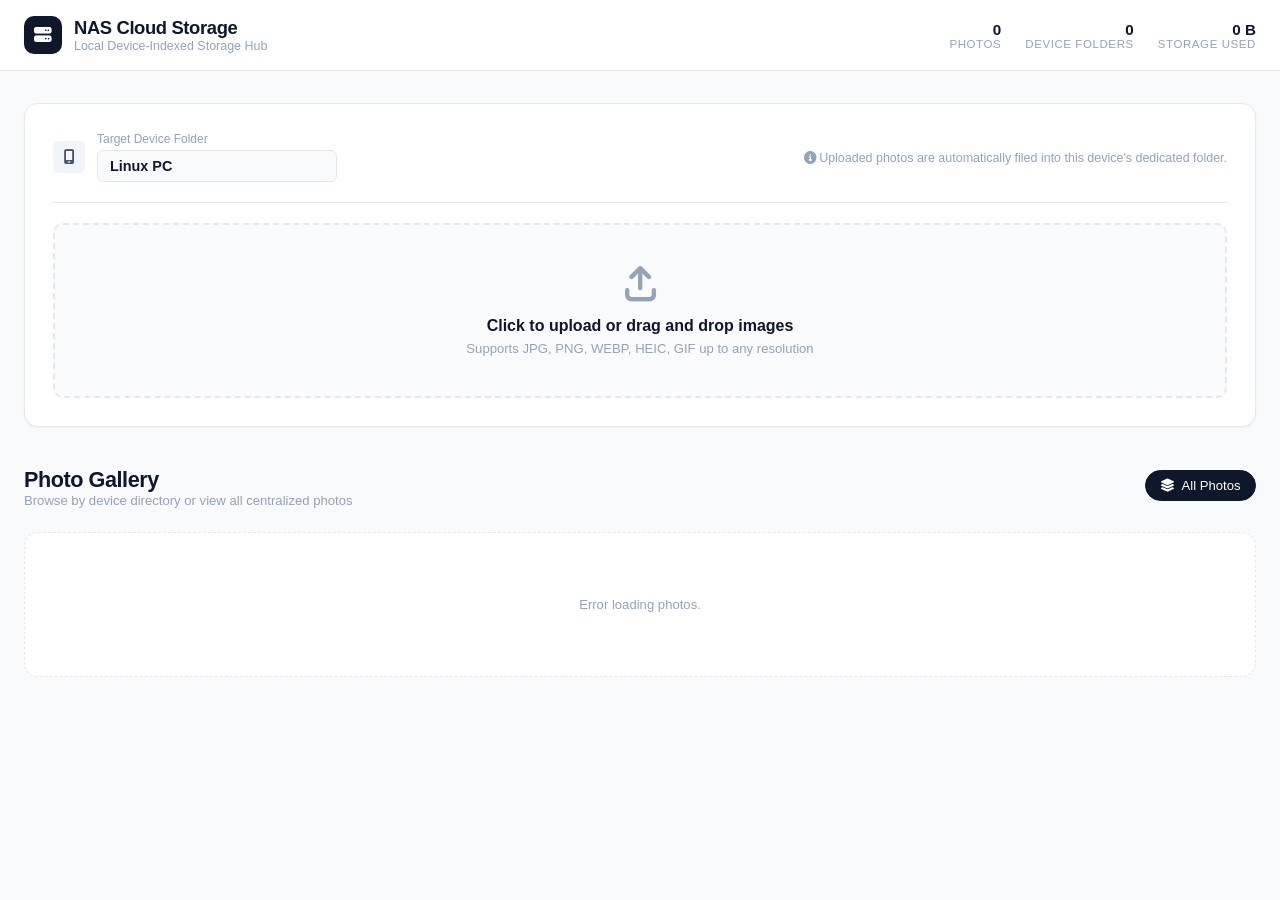
==== templates/index.html @ c50354d3 "Initial commit: Personal Cloud NAS with device folder indexing and clean white/gray UI" ====
<!DOCTYPE html>
<html lang="en">
<head>
    <meta charset="UTF-8">
    <meta name="viewport" content="width=device-width, initial-scale=1.0">
    <title>Personal Cloud NAS</title>
    <link rel="stylesheet" href="https://cdnjs.cloudflare.com/ajax/libs/font-awesome/6.5.1/css/all.min.css">
    <link rel="stylesheet" href="/static/css/style.css">
</head>
<body>

    <!-- Header Bar -->
    <header class="header">
        <div class="header-container">
            <div class="logo-group">
                <div class="logo-icon">
                    <i class="fas fa-server"></i>
                </div>
                <div class="logo-text">
                    <h1>NAS Cloud Storage</h1>
                    <p>Local Device-Indexed Storage Hub</p>
                </div>
            </div>

            <div class="header-stats">
                <div class="stat-item">
                    <span class="stat-val" id="statTotalPhotos">0</span>
                    <span class="stat-lbl">Photos</span>
                </div>
                <div class="stat-item">
                    <span class="stat-val" id="statTotalDevices">0</span>
                    <span class="stat-lbl">Device Folders</span>
                </div>
                <div class="stat-item">
                    <span class="stat-val" id="statTotalStorage">0 B</span>
                    <span class="stat-lbl">Storage Used</span>
                </div>
            </div>
        </div>
    </header>

    <!-- Main Container -->
    <main class="main-content">
        
        <!-- Upload Card -->
        <section class="upload-card">
            <div class="device-setup-bar">
                <div class="device-info-left">
                    <div class="device-badge-icon">
                        <i class="fas fa-mobile-screen"></i>
                    </div>
                    <div class="device-input-wrap">
                        <label for="deviceNameInput">Target Device Folder</label>
                        <input type="text" id="deviceNameInput" class="device-name-input" placeholder="e.g. Redmi Note 15" spellcheck="false">
                    </div>
                </div>
                <div>
                    <span style="font-size: 0.78rem; color: var(--text-muted);">
                        <i class="fas fa-circle-info"></i> Uploaded photos are automatically filed into this device's dedicated folder.
                    </span>
                </div>
            </div>

            <div class="dropzone" id="dropzone">
                <div class="dropzone-icon">
                    <i class="fas fa-arrow-up-from-bracket"></i>
                </div>
                <div class="dropzone-title">Click to upload or drag and drop images</div>
                <div class="dropzone-subtitle">Supports JPG, PNG, WEBP, HEIC, GIF up to any resolution</div>
                <input type="file" id="fileInput" class="file-input-hidden" multiple accept="image/*">
            </div>

            <div class="upload-queue" id="uploadQueue">
                <div class="upload-progress-bar-wrap">
                    <div class="upload-progress-fill" id="uploadProgressFill"></div>
                </div>
                <div class="upload-queue-text">
                    <span id="uploadProgressText">Uploading...</span>
                </div>
            </div>
        </section>

        <!-- Device Folders Overview Grid -->
        <div class="folders-overview" id="foldersOverview" style="display: none;"></div>

        <!-- Photos Section Toolbar -->
        <section class="content-toolbar">
            <div class="section-heading">
                <h2>Photo Gallery</h2>
                <p>Browse by device directory or view all centralized photos</p>
            </div>

            <div class="folder-tabs" id="folderTabs">
                <button class="tab-btn active" onclick="selectFolder('all')">
                    <i class="fas fa-layer-group"></i> All Photos
                </button>
            </div>
        </section>

        <!-- Photo Grid -->
        <section class="photo-grid" id="photoGrid">
            <div class="empty-state">
                <div class="empty-icon"><i class="fas fa-cloud-arrow-up"></i></div>
                <h3>No photos stored yet</h3>
                <p>Upload photos using the box above to create your first device folder.</p>
            </div>
        </section>

    </main>

    <!-- Modal Lightbox -->
    <div class="modal" id="lightboxModal">
        <div class="modal-content">
            <div class="modal-header">
                <span class="modal-title" id="modalTitle">Photo Details</span>
                <button class="btn-icon" onclick="closeLightbox()"><i class="fas fa-xmark"></i></button>
            </div>
            <div class="modal-body">
                <img src="" id="modalImg" class="modal-img" alt="Enlarged photo">
            </div>
            <div class="modal-footer">
                <span id="modalMeta"></span>
                <a href="#" id="modalDownload" class="btn-icon" download title="Download Original">
                    <i class="fas fa-download"></i>
                </a>
            </div>
        </div>
    </div>

    <script src="/static/js/app.js"></script>
</body>
</html>
---- static/css/style.css ----
:root {
    --bg-main: #f8fafc;
    --bg-surface: #ffffff;
    --bg-card: #ffffff;
    --border-subtle: #e2e8f0;
    --border-hover: #cbd5e1;
    --text-primary: #0f172a;
    --text-secondary: #475569;
    --text-muted: #94a3b8;
    --accent-dark: #0f172a;
    --accent-hover: #1e293b;
    --accent-subtle: #f1f5f9;
    --danger: #ef4444;
    --radius-sm: 6px;
    --radius-md: 10px;
    --radius-lg: 14px;
    --shadow-subtle: 0 1px 3px 0 rgb(0 0 0 / 0.04), 0 1px 2px -1px rgb(0 0 0 / 0.04);
    --shadow-md: 0 4px 6px -1px rgb(0 0 0 / 0.05), 0 2px 4px -2px rgb(0 0 0 / 0.05);
    --shadow-hover: 0 10px 15px -3px rgb(0 0 0 / 0.07), 0 4px 6px -4px rgb(0 0 0 / 0.07);
}

* {
    margin: 0;
    padding: 0;
    box-sizing: border-box;
    font-family: -apple-system, BlinkMacSystemFont, "Segoe UI", Roboto, "Helvetica Neue", Arial, sans-serif;
}

body {
    background-color: var(--bg-main);
    color: var(--text-primary);
    min-height: 100vh;
    display: flex;
    flex-direction: column;
    -webkit-font-smoothing: antialiased;
}

/* Header */
.header {
    background: var(--bg-surface);
    border-bottom: 1px solid var(--border-subtle);
    position: sticky;
    top: 0;
    z-index: 40;
}

.header-container {
    max-width: 1280px;
    margin: 0 auto;
    padding: 1rem 1.5rem;
    display: flex;
    align-items: center;
    justify-content: space-between;
}

.logo-group {
    display: flex;
    align-items: center;
    gap: 0.75rem;
}

.logo-icon {
    width: 38px;
    height: 38px;
    background: var(--accent-dark);
    color: #ffffff;
    border-radius: var(--radius-md);
    display: flex;
    align-items: center;
    justify-content: center;
    font-size: 1.1rem;
    box-shadow: var(--shadow-subtle);
}

.logo-text h1 {
    font-size: 1.15rem;
    font-weight: 700;
    letter-spacing: -0.02em;
    color: var(--text-primary);
}

.logo-text p {
    font-size: 0.78rem;
    color: var(--text-muted);
}

.header-stats {
    display: flex;
    align-items: center;
    gap: 1.5rem;
}

.stat-item {
    display: flex;
    flex-direction: column;
    text-align: right;
}

.stat-val {
    font-size: 0.95rem;
    font-weight: 700;
    color: var(--text-primary);
}

.stat-lbl {
    font-size: 0.72rem;
    color: var(--text-muted);
    text-transform: uppercase;
    letter-spacing: 0.05em;
}

/* Main Layout */
.main-content {
    max-width: 1280px;
    margin: 0 auto;
    padding: 2rem 1.5rem 4rem;
    width: 100%;
    flex: 1;
}

/* Upload Section */
.upload-card {
    background: var(--bg-surface);
    border: 1px solid var(--border-subtle);
    border-radius: var(--radius-lg);
    padding: 1.75rem;
    box-shadow: var(--shadow-subtle);
    margin-bottom: 2.5rem;
}

.device-setup-bar {
    display: flex;
    flex-wrap: wrap;
    align-items: center;
    justify-content: space-between;
    gap: 1rem;
    margin-bottom: 1.25rem;
    padding-bottom: 1.25rem;
    border-bottom: 1px solid var(--border-subtle);
}

.device-info-left {
    display: flex;
    align-items: center;
    gap: 0.75rem;
}

.device-badge-icon {
    width: 32px;
    height: 32px;
    background: var(--accent-subtle);
    border-radius: var(--radius-sm);
    display: flex;
    align-items: center;
    justify-content: center;
    color: var(--text-secondary);
    font-size: 0.9rem;
}

.device-input-wrap {
    display: flex;
    flex-direction: column;
}

.device-input-wrap label {
    font-size: 0.75rem;
    color: var(--text-muted);
    font-weight: 500;
    margin-bottom: 0.25rem;
}

.device-name-input {
    border: 1px solid var(--border-subtle);
    background: var(--bg-main);
    color: var(--text-primary);
    padding: 0.45rem 0.75rem;
    font-size: 0.9rem;
    font-weight: 600;
    border-radius: var(--radius-sm);
    outline: none;
    transition: all 0.2s ease;
    min-width: 240px;
}

.device-name-input:focus {
    border-color: var(--text-primary);
    background: var(--bg-surface);
}

.dropzone {
    border: 2px dashed var(--border-subtle);
    border-radius: var(--radius-md);
    background: #fafbfc;
    padding: 2.5rem 1.5rem;
    text-align: center;
    cursor: pointer;
    transition: all 0.25s ease;
    position: relative;
}

.dropzone.dragover {
    border-color: var(--accent-dark);
    background: #f1f5f9;
}

.dropzone-icon {
    font-size: 2.2rem;
    color: var(--text-muted);
    margin-bottom: 0.75rem;
}

.dropzone-title {
    font-size: 1rem;
    font-weight: 600;
    color: var(--text-primary);
    margin-bottom: 0.35rem;
}

.dropzone-subtitle {
    font-size: 0.82rem;
    color: var(--text-muted);
}

.file-input-hidden {
    display: none;
}

/* Upload Queue Bar */
.upload-queue {
    margin-top: 1.25rem;
    display: none;
}

.upload-progress-bar-wrap {
    width: 100%;
    height: 6px;
    background: var(--border-subtle);
    border-radius: 999px;
    overflow: hidden;
    margin-bottom: 0.5rem;
}

.upload-progress-fill {
    height: 100%;
    width: 0%;
    background: var(--accent-dark);
    transition: width 0.2s ease;
}

.upload-queue-text {
    font-size: 0.8rem;
    color: var(--text-secondary);
    display: flex;
    justify-content: space-between;
}

/* Section Header & Folder Filter */
.content-toolbar {
    display: flex;
    flex-wrap: wrap;
    align-items: center;
    justify-content: space-between;
    gap: 1rem;
    margin-bottom: 1.5rem;
}

.section-heading h2 {
    font-size: 1.35rem;
    font-weight: 700;
    letter-spacing: -0.02em;
    color: var(--text-primary);
}

.section-heading p {
    font-size: 0.82rem;
    color: var(--text-muted);
}

.folder-tabs {
    display: flex;
    align-items: center;
    gap: 0.5rem;
    overflow-x: auto;
    padding-bottom: 4px;
}

.tab-btn {
    border: 1px solid var(--border-subtle);
    background: var(--bg-surface);
    color: var(--text-secondary);
    padding: 0.45rem 0.9rem;
    border-radius: 999px;
    font-size: 0.82rem;
    font-weight: 500;
    cursor: pointer;
    transition: all 0.15s ease;
    white-space: nowrap;
    display: flex;
    align-items: center;
    gap: 0.4rem;
}

.tab-btn:hover {
    border-color: var(--border-hover);
    color: var(--text-primary);
}

.tab-btn.active {
    background: var(--accent-dark);
    color: #ffffff;
    border-color: var(--accent-dark);
}

.tab-badge {
    background: rgba(0,0,0,0.06);
    padding: 1px 6px;
    border-radius: 999px;
    font-size: 0.72rem;
}

.tab-btn.active .tab-badge {
    background: rgba(255,255,255,0.2);
    color: #ffffff;
}

/* Device Folder Cards Grid */
.folders-overview {
    display: grid;
    grid-template-columns: repeat(auto-fill, minmax(240px, 1fr));
    gap: 1rem;
    margin-bottom: 2.5rem;
}

.folder-card {
    background: var(--bg-surface);
    border: 1px solid var(--border-subtle);
    border-radius: var(--radius-md);
    padding: 1.25rem;
    cursor: pointer;
    transition: all 0.2s ease;
    display: flex;
    flex-direction: column;
    justify-content: space-between;
}

.folder-card:hover {
    border-color: var(--border-hover);
    box-shadow: var(--shadow-md);
    transform: translateY(-2px);
}

.folder-card.active-folder {
    border-color: var(--accent-dark);
    background: #fdfdfd;
}

.folder-card-top {
    display: flex;
    align-items: center;
    gap: 0.75rem;
    margin-bottom: 0.75rem;
}

.folder-icon {
    width: 36px;
    height: 36px;
    border-radius: var(--radius-sm);
    background: var(--accent-subtle);
    color: var(--text-primary);
    display: flex;
    align-items: center;
    justify-content: center;
    font-size: 1.1rem;
}

.folder-details h3 {
    font-size: 0.95rem;
    font-weight: 600;
    color: var(--text-primary);
    margin-bottom: 2px;
}

.folder-details span {
    font-size: 0.75rem;
    color: var(--text-muted);
}

.folder-meta {
    display: flex;
    align-items: center;
    justify-content: space-between;
    font-size: 0.76rem;
    color: var(--text-secondary);
    padding-top: 0.75rem;
    border-top: 1px solid var(--border-subtle);
}

/* Photo Gallery Grid */
.photo-grid {
    display: grid;
    grid-template-columns: repeat(auto-fill, minmax(220px, 1fr));
    gap: 1.25rem;
}

.photo-card {
    background: var(--bg-surface);
    border: 1px solid var(--border-subtle);
    border-radius: var(--radius-md);
    overflow: hidden;
    transition: all 0.2s ease;
    position: relative;
    display: flex;
    flex-direction: column;
    box-shadow: var(--shadow-subtle);
}

.photo-card:hover {
    border-color: var(--border-hover);
    box-shadow: var(--shadow-hover);
    transform: translateY(-2px);
}

.photo-img-wrap {
    width: 100%;
    aspect-ratio: 4/3;
    background: #f1f5f9;
    overflow: hidden;
    position: relative;
    cursor: pointer;
}

.photo-img {
    width: 100%;
    height: 100%;
    object-fit: cover;
    transition: transform 0.3s ease;
}

.photo-card:hover .photo-img {
    transform: scale(1.04);
}

.photo-folder-tag {
    position: absolute;
    top: 8px;
    left: 8px;
    background: rgba(15, 23, 42, 0.75);
    backdrop-filter: blur(4px);
    color: #ffffff;
    font-size: 0.7rem;
    font-weight: 500;
    padding: 3px 8px;
    border-radius: 999px;
    display: flex;
    align-items: center;
    gap: 4px;
}

.photo-info {
    padding: 0.85rem 1rem;
    display: flex;
    align-items: center;
    justify-content: space-between;
}

.photo-text {
    overflow: hidden;
    text-overflow: ellipsis;
    white-space: nowrap;
    max-width: 140px;
}

.photo-name {
    font-size: 0.82rem;
    font-weight: 600;
    color: var(--text-primary);
    overflow: hidden;
    text-overflow: ellipsis;
    white-space: nowrap;
}

.photo-date {
    font-size: 0.72rem;
    color: var(--text-muted);
}

.photo-actions {
    display: flex;
    align-items: center;
    gap: 0.4rem;
}

.btn-icon {
    width: 28px;
    height: 28px;
    border-radius: var(--radius-sm);
    border: 1px solid var(--border-subtle);
    background: var(--bg-surface);
    color: var(--text-secondary);
    display: flex;
    align-items: center;
    justify-content: center;
    cursor: pointer;
    transition: all 0.15s ease;
    font-size: 0.75rem;
    text-decoration: none;
}

.btn-icon:hover {
    background: var(--accent-subtle);
    color: var(--text-primary);
    border-color: var(--border-hover);
}

.btn-icon.danger:hover {
    background: #fef2f2;
    color: var(--danger);
    border-color: #fecaca;
}

/* Empty State */
.empty-state {
    text-align: center;
    padding: 4rem 1.5rem;
    background: var(--bg-surface);
    border: 1px dashed var(--border-subtle);
    border-radius: var(--radius-lg);
    grid-column: 1 / -1;
}

.empty-icon {
    font-size: 2.5rem;
    color: var(--text-muted);
    margin-bottom: 0.75rem;
}

.empty-state h3 {
    font-size: 1.05rem;
    font-weight: 600;
    color: var(--text-primary);
    margin-bottom: 0.25rem;
}

.empty-state p {
    font-size: 0.82rem;
    color: var(--text-muted);
}

/* Modal Lightbox */
.modal {
    position: fixed;
    top: 0;
    left: 0;
    width: 100vw;
    height: 100vh;
    background: rgba(15, 23, 42, 0.85);
    backdrop-filter: blur(6px);
    display: none;
    align-items: center;
    justify-content: center;
    z-index: 100;
    padding: 1.5rem;
}

.modal.open {
    display: flex;
}

.modal-content {
    background: var(--bg-surface);
    border-radius: var(--radius-lg);
    max-width: 900px;
    width: 100%;
    max-height: 90vh;
    overflow: hidden;
    display: flex;
    flex-direction: column;
    box-shadow: 0 25px 50px -12px rgb(0 0 0 / 0.25);
    position: relative;
}

.modal-header {
    padding: 1rem 1.25rem;
    display: flex;
    align-items: center;
    justify-content: space-between;
    border-bottom: 1px solid var(--border-subtle);
}

.modal-title {
    font-size: 0.95rem;
    font-weight: 600;
    color: var(--text-primary);
}

.modal-body {
    padding: 1rem;
    display: flex;
    align-items: center;
    justify-content: center;
    background: #090d16;
    overflow: auto;
}

.modal-img {
    max-width: 100%;
    max-height: 65vh;
    object-fit: contain;
    border-radius: var(--radius-sm);
}

.modal-footer {
    padding: 0.75rem 1.25rem;
    display: flex;
    align-items: center;
    justify-content: space-between;
    font-size: 0.8rem;
    color: var(--text-secondary);
    border-top: 1px solid var(--border-subtle);
}

/* Responsive */
@media (max-width: 768px) {
    .header-stats {
        display: none;
    }
    .device-setup-bar {
        flex-direction: column;
        align-items: stretch;
    }
    .device-name-input {
        width: 100%;
        min-width: unset;
    }
    .photo-grid {
        grid-template-columns: repeat(2, 1fr);
        gap: 0.75rem;
    }
}
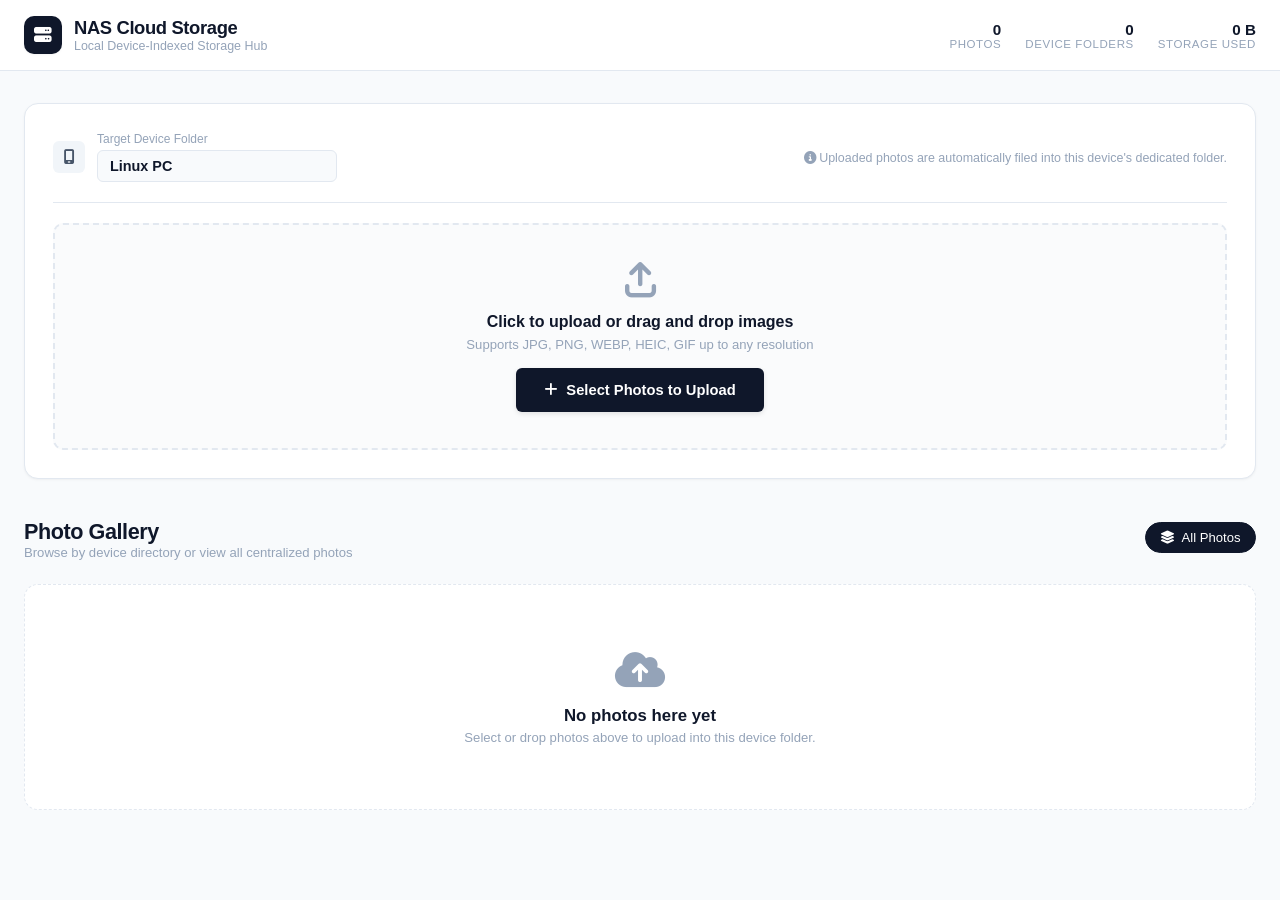
==== commit b755d90f: "Support seamless photo upload clicking on all mobile and legacy devices" ====
--- a/templates/index.html
+++ b/templates/index.html
@@ -61,14 +61,19 @@
                 </div>
             </div>
 
-            <div class="dropzone" id="dropzone">
+            <label for="fileInput" class="dropzone" id="dropzone">
                 <div class="dropzone-icon">
                     <i class="fas fa-arrow-up-from-bracket"></i>
                 </div>
                 <div class="dropzone-title">Click to upload or drag and drop images</div>
                 <div class="dropzone-subtitle">Supports JPG, PNG, WEBP, HEIC, GIF up to any resolution</div>
-                <input type="file" id="fileInput" class="file-input-hidden" multiple accept="image/*">
-            </div>
+                <div class="upload-btn-action">
+                    <span class="btn-upload-photos">
+                        <i class="fas fa-plus"></i> Select Photos to Upload
+                    </span>
+                </div>
+                <input type="file" id="fileInput" name="photos" class="file-input-overlay" multiple accept="image/*,.jpg,.jpeg,.png,.webp,.heic,.gif,.bmp">
+            </label>
 
             <div class="upload-queue" id="uploadQueue">
                 <div class="upload-progress-bar-wrap">
@@ -127,6 +132,7 @@
         </div>
     </div>
 
+    <script src="/static/js/storage.js"></script>
     <script src="/static/js/app.js"></script>
 </body>
 </html>
--- a/static/css/style.css
+++ b/static/css/style.css
@@ -191,11 +191,15 @@
     border: 2px dashed var(--border-subtle);
     border-radius: var(--radius-md);
     background: #fafbfc;
-    padding: 2.5rem 1.5rem;
+    padding: 2.25rem 1.5rem;
     text-align: center;
     cursor: pointer;
     transition: all 0.25s ease;
     position: relative;
+    display: block;
+    user-select: none;
+    -webkit-user-select: none;
+    -webkit-tap-highlight-color: transparent;
 }
 
 .dropzone.dragover {
@@ -207,6 +211,7 @@
     font-size: 2.2rem;
     color: var(--text-muted);
     margin-bottom: 0.75rem;
+    pointer-events: none;
 }
 
 .dropzone-title {
@@ -214,15 +219,70 @@
     font-weight: 600;
     color: var(--text-primary);
     margin-bottom: 0.35rem;
+    pointer-events: none;
 }
 
 .dropzone-subtitle {
     font-size: 0.82rem;
     color: var(--text-muted);
+    margin-bottom: 1rem;
+    pointer-events: none;
+}
+
+.upload-btn-action {
+    display: flex;
+    justify-content: center;
+    margin-top: 0.75rem;
+    pointer-events: none;
+}
+
+.btn-upload-photos {
+    display: inline-flex;
+    align-items: center;
+    gap: 0.5rem;
+    background: var(--accent-dark);
+    color: #ffffff;
+    font-size: 0.92rem;
+    font-weight: 600;
+    padding: 0.75rem 1.75rem;
+    border-radius: var(--radius-sm);
+    box-shadow: 0 2px 5px rgba(0,0,0,0.1);
+    transition: all 0.2s ease;
+    pointer-events: none;
+    min-height: 44px;
+}
+
+.dropzone:hover .btn-upload-photos,
+.dropzone:active .btn-upload-photos {
+    background: #000000;
+    transform: translateY(-1px);
+}
+
+/* Full overlay file input:
+   Directly receives touch and click events across all iOS, Android, and legacy desktop browsers.
+   Bypasses mobile browser security restrictions on hidden file inputs. */
+.file-input-overlay {
+    position: absolute;
+    top: 0;
+    left: 0;
+    width: 100%;
+    height: 100%;
+    opacity: 0;
+    cursor: pointer;
+    z-index: 20;
+    margin: 0;
+    padding: 0;
+    border: none;
+    font-size: 0;
+    display: block !important;
 }
 
 .file-input-hidden {
-    display: none;
+    position: absolute;
+    opacity: 0;
+    width: 1px;
+    height: 1px;
+    pointer-events: none;
 }
 
 /* Upload Queue Bar */
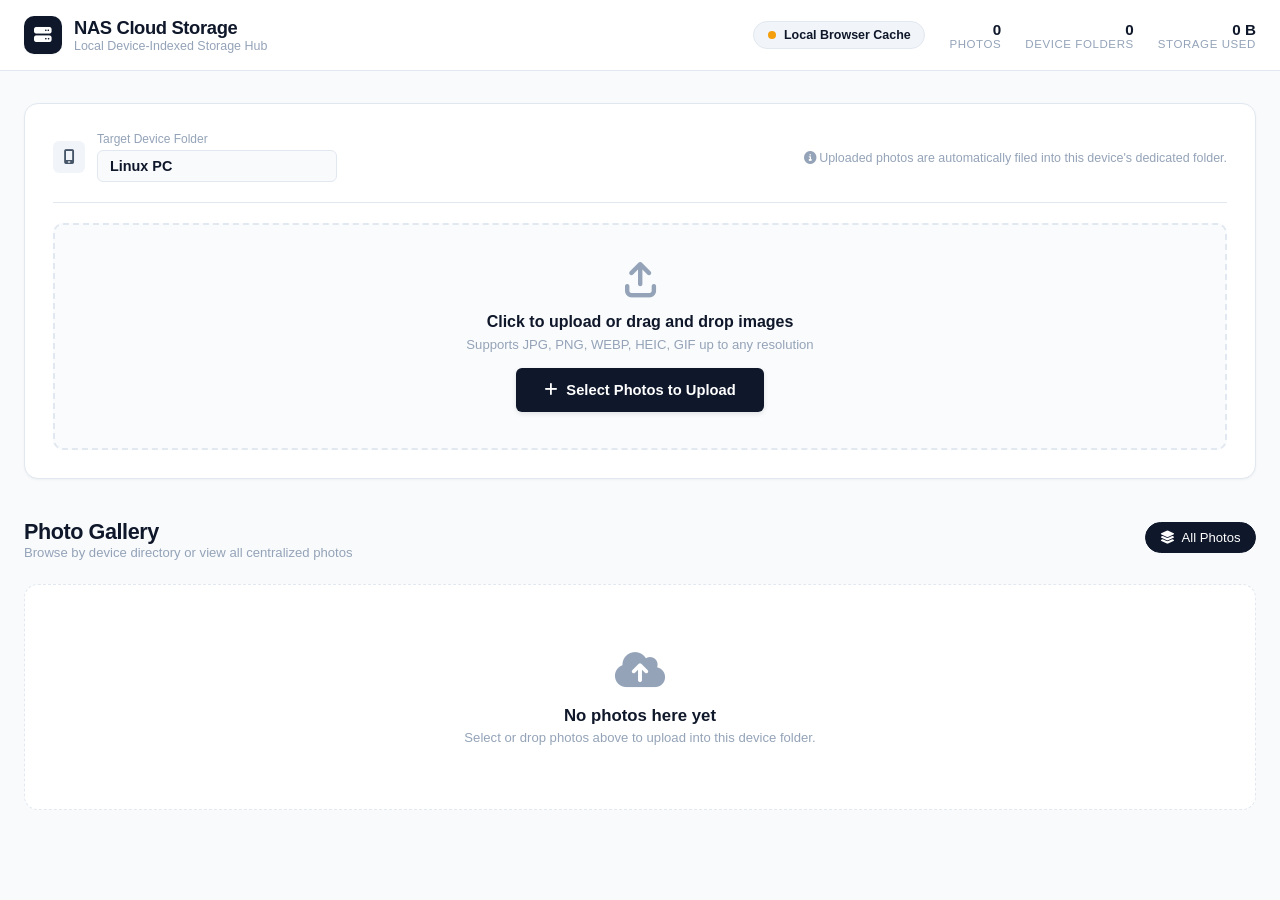
==== commit 0905fb37: "Integrate unified central database across all devices with CORS and cloud sync" ====
--- a/templates/index.html
+++ b/templates/index.html
@@ -23,6 +23,10 @@
             </div>
 
             <div class="header-stats">
+                <div class="server-status-pill" id="serverStatusPill" onclick="promptServerUrl()" title="Click to view or change central server URL">
+                    <span class="status-dot online"></span>
+                    <span id="serverStatusText">Central Database</span>
+                </div>
                 <div class="stat-item">
                     <span class="stat-val" id="statTotalPhotos">0</span>
                     <span class="stat-lbl">Photos</span>
--- a/static/css/style.css
+++ b/static/css/style.css
@@ -109,6 +109,41 @@
     letter-spacing: 0.05em;
 }
 
+.server-status-pill {
+    display: inline-flex;
+    align-items: center;
+    gap: 0.5rem;
+    font-size: 0.78rem;
+    font-weight: 600;
+    padding: 0.4rem 0.85rem;
+    border-radius: 999px;
+    background: #f1f5f9;
+    color: var(--text-primary);
+    cursor: pointer;
+    border: 1px solid var(--border-subtle);
+    transition: all 0.2s ease;
+}
+
+.server-status-pill:hover {
+    background: #e2e8f0;
+}
+
+.status-dot {
+    width: 8px;
+    height: 8px;
+    border-radius: 50%;
+    display: inline-block;
+}
+
+.status-dot.online {
+    background: #10b981;
+    box-shadow: 0 0 6px rgba(16, 185, 129, 0.7);
+}
+
+.status-dot.offline {
+    background: #f59e0b;
+}
+
 /* Main Layout */
 .main-content {
     max-width: 1280px;
